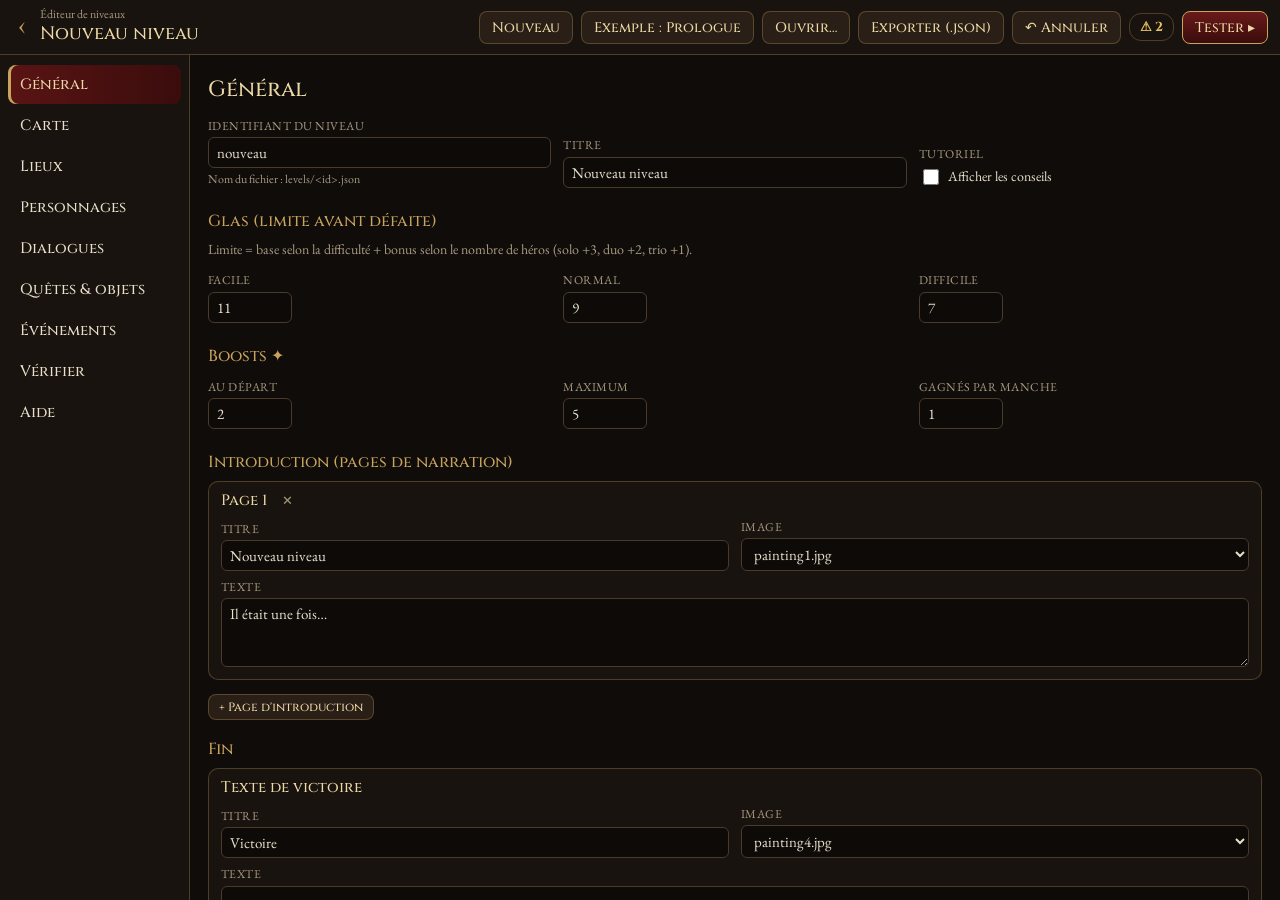
==== editor.html @ d8be097e "Éditeur de niveaux (editor.html) : carte hex, lieux, personnages, dialogues avec tests de stat, quêt" ====
<!doctype html>
<html lang="fr">
<head>
  <meta charset="utf-8">
  <meta name="viewport" content="width=device-width, initial-scale=1">
  <meta name="theme-color" content="#0b0908">
  <title>Grimoire · Éditeur de niveaux</title>
  <link rel="icon" href="assets/icons/icon-192.png">
  <link rel="stylesheet" href="css/fonts.css">
  <link rel="stylesheet" href="css/editor.css">
</head>
<body>
  <header class="top">
    <a class="home" href="index.html" title="Retour au hub">‹</a>
    <div class="ttl"><small>Éditeur de niveaux</small><b id="title"></b></div>
    <span class="saved" id="saved"></span>
    <span class="sp"></span>
    <button class="btn" id="new" type="button">Nouveau</button>
    <button class="btn" id="example" type="button">Exemple : Prologue</button>
    <button class="btn" id="open" type="button">Ouvrir…</button>
    <button class="btn" id="export" type="button">Exporter (.json)</button>
    <button class="btn" id="undo" type="button" title="Ctrl+Z">↶ Annuler</button>
    <span class="badge" id="badge"></span>
    <button class="btn accent" id="test" type="button">Tester ▸</button>
    <input type="file" id="file" accept=".json,application/json" hidden>
  </header>
  <nav id="nav"></nav>
  <main id="main"></main>
  <datalist id="dl-flags"></datalist><datalist id="dl-waves"></datalist>
  <script type="module" src="js/editor/main.js"></script>
</body>
</html>
---- css/fonts.css ----
@font-face { font-family: 'Cinzel'; font-style: normal; font-weight: 500; font-display: swap; src: url('../assets/fonts/Cinzel-500.woff2') format('woff2'); unicode-range: U+0000-00FF, U+0131, U+0152-0153, U+02BB-02BC, U+02C6, U+02DA, U+02DC, U+0304, U+0308, U+0329, U+2000-206F, U+20AC, U+2122, U+2191, U+2193, U+2212, U+2215, U+FEFF, U+FFFD; }
@font-face { font-family: 'Cinzel'; font-style: normal; font-weight: 700; font-display: swap; src: url('../assets/fonts/Cinzel-700.woff2') format('woff2'); unicode-range: U+0000-00FF, U+0131, U+0152-0153, U+02BB-02BC, U+02C6, U+02DA, U+02DC, U+0304, U+0308, U+0329, U+2000-206F, U+20AC, U+2122, U+2191, U+2193, U+2212, U+2215, U+FEFF, U+FFFD; }
@font-face { font-family: 'EB Garamond'; font-style: italic; font-weight: 400; font-display: swap; src: url('../assets/fonts/EBGaramond-400i.woff2') format('woff2'); unicode-range: U+0000-00FF, U+0131, U+0152-0153, U+02BB-02BC, U+02C6, U+02DA, U+02DC, U+0304, U+0308, U+0329, U+2000-206F, U+20AC, U+2122, U+2191, U+2193, U+2212, U+2215, U+FEFF, U+FFFD; }
@font-face { font-family: 'EB Garamond'; font-style: normal; font-weight: 400; font-display: swap; src: url('../assets/fonts/EBGaramond-400.woff2') format('woff2'); unicode-range: U+0000-00FF, U+0131, U+0152-0153, U+02BB-02BC, U+02C6, U+02DA, U+02DC, U+0304, U+0308, U+0329, U+2000-206F, U+20AC, U+2122, U+2191, U+2193, U+2212, U+2215, U+FEFF, U+FFFD; }
@font-face { font-family: 'EB Garamond'; font-style: normal; font-weight: 600; font-display: swap; src: url('../assets/fonts/EBGaramond-600.woff2') format('woff2'); unicode-range: U+0000-00FF, U+0131, U+0152-0153, U+02BB-02BC, U+02C6, U+02DA, U+02DC, U+0304, U+0308, U+0329, U+2000-206F, U+20AC, U+2122, U+2191, U+2193, U+2212, U+2215, U+FEFF, U+FFFD; }
---- css/editor.css ----
/* Éditeur de niveaux — même univers visuel que le jeu, pensé pour PC (utilisable sur tablette) */
:root { --gold: #c9a45c; --gold-hi: #ecd9a6; --text: #e9e0cc; --muted: #a89a80; --line: rgba(201,164,92,.3); --bg: #0f0c0a; --panel: #19130f; --panel2: #221a14; --red: #d0705a; --green: #8fc46a; --blue: #6fb3ff;
  --head: 'Cinzel', Georgia, serif; --body: 'EB Garamond', Georgia, serif; }
* { box-sizing: border-box; }
html, body { margin: 0; height: 100%; background: var(--bg); color: var(--text); font: 16px/1.35 var(--body); }
body { display: grid; grid-template: auto 1fr / 190px 1fr; height: 100vh; }
.top { grid-column: 1 / -1; display: flex; align-items: center; gap: 8px; padding: 8px 12px; background: var(--panel); border-bottom: 1px solid var(--line); flex-wrap: wrap; position: sticky; top: 0; z-index: 5; }
.home { font: 28px var(--head); color: var(--gold); text-decoration: none; padding: 0 6px; }
.ttl { display: flex; flex-direction: column; line-height: 1.1; } .ttl small { color: var(--muted); font-size: 12px; } .ttl b { font: 500 18px var(--head); color: var(--gold-hi); }
.saved { color: var(--muted); font-size: 12px; } .sp { flex: 1; }
#nav { display: flex; flex-direction: column; gap: 2px; padding: 10px 8px; background: var(--panel); border-right: 1px solid var(--line); overflow: auto; }
.tab { text-align: left; background: none; border: 0; color: var(--text); font: 15px var(--head); padding: 9px 12px; border-radius: 8px; cursor: pointer; }
.tab:hover { background: var(--panel2); } .tab.on { background: linear-gradient(90deg, #5a1414, #3a0c0c); color: var(--gold-hi); box-shadow: inset 3px 0 0 var(--gold); }
#main { overflow: auto; padding: 14px 18px 60px; }
h2 { font: 500 22px var(--head); color: var(--gold-hi); margin: 6px 0 10px; } h3 { font: 500 16px var(--head); color: var(--gold); margin: 18px 0 8px; }
.muted { color: var(--muted); font-size: 14px; margin: 0 0 10px; } .ok { color: var(--green); } .big { font-size: 20px; }
.btn { font: 14px var(--head); color: var(--gold-hi); background: #2a1f17; border: 1px solid var(--line); border-radius: 8px; padding: 6px 12px; cursor: pointer; }
.btn:hover { border-color: var(--gold); } .btn.accent { background: linear-gradient(180deg, #6a1a1a, #3a0c0c); border-color: var(--gold); }
.btn.ghost { background: none; } .btn.small { font-size: 12px; padding: 4px 10px; margin-top: 6px; } .btn.wide { width: 100%; }
.btn.tool.on { background: #3a2a14; border-color: var(--gold); color: #fff; }
.ib { background: none; border: 1px solid transparent; color: var(--muted); border-radius: 6px; cursor: pointer; padding: 1px 6px; font-size: 13px; }
.ib:hover { border-color: var(--line); color: var(--text); } .ib.del:hover { color: var(--red); border-color: var(--red); }
.badge { font: 600 13px var(--head); padding: 4px 10px; border-radius: 12px; border: 1px solid var(--line); }
.badge.ok { color: var(--green); } .badge.warn { color: #e8c165; } .badge.ko { color: #fff; background: #8a1c1c; border-color: #c04a3a; }
input, select, textarea { font: 15px var(--body); color: var(--text); background: #0d0a08; border: 1px solid #4a3a2a; border-radius: 6px; padding: 5px 8px; min-width: 0; }
input:focus, select:focus, textarea:focus { outline: none; border-color: var(--gold); }
input.num { width: 84px; } input[type=color] { padding: 0 2px; width: 60px; height: 32px; } textarea { width: 100%; resize: vertical; }
input[type=checkbox] { width: 16px; height: 16px; accent-color: #b8862e; }
.fld { display: flex; flex-direction: column; gap: 3px; margin: 4px 0; min-width: 0; } .fld > span { font-size: 12px; color: var(--muted); text-transform: uppercase; letter-spacing: .04em; }
.fld > small { color: var(--muted); font-size: 12px; } .fld input:not([type=checkbox]):not(.num):not([type=color]), .fld select { width: 100%; }
.chk { display: inline-flex; align-items: center; gap: 6px; font-size: 14px; cursor: pointer; }
.row { display: flex; gap: 12px; flex-wrap: wrap; align-items: flex-end; } .row > .fld { flex: 1 1 160px; }
.chips { display: flex; flex-wrap: wrap; gap: 4px 12px; }
.card { background: var(--panel); border: 1px solid var(--line); border-radius: 10px; padding: 8px 12px; margin: 8px 0; }
.card-h { display: flex; align-items: center; gap: 8px; margin-bottom: 4px; } .card-h b { font: 500 15px var(--head); color: var(--gold-hi); }
details > summary { cursor: pointer; color: var(--gold); font-size: 14px; margin: 6px 0; } details.card > summary { display: flex; align-items: center; gap: 6px; color: var(--text); }
details.card > summary b { font: 500 15px var(--head); color: var(--gold-hi); } details.card > summary .ib { margin-left: auto; }
.split { display: grid; grid-template-columns: 260px 1fr; gap: 16px; align-items: start; }
.side { position: sticky; top: 0; display: flex; flex-direction: column; gap: 3px; max-height: calc(100vh - 90px); overflow: auto; padding-right: 4px; }
.side-g { font: 12px var(--head); color: var(--gold); text-transform: uppercase; letter-spacing: .06em; margin: 10px 0 2px; }
.side-it { position: relative; display: flex; flex-direction: column; padding: 6px 30px 6px 10px; border-radius: 8px; border: 1px solid transparent; cursor: pointer; }
.side-it:hover { background: var(--panel); } .side-it.on { background: var(--panel2); border-color: var(--gold); }
.side-it b { font-weight: 600; } .side-it small { color: var(--muted); font-size: 12px; } .side-it .ib { position: absolute; right: 4px; top: 6px; opacity: 0; } .side-it:hover .ib { opacity: 1; }
.form { min-width: 0; }
.nested { border-left: 2px solid var(--line); padding: 2px 0 2px 10px; margin: 6px 0; } .nested-l { font-size: 12px; color: var(--gold); text-transform: uppercase; letter-spacing: .05em; margin: 2px 0 4px; display: flex; gap: 6px; align-items: center; }
.nested.is-test, .fx-row.is-test { border-left-color: var(--blue); } .fx-row.is-if { border-left-color: #b48ae0; }
.fx { display: flex; flex-direction: column; gap: 6px; }
.fx-row { background: rgba(255,255,255,.025); border: 1px solid #3a2d22; border-left: 3px solid var(--gold); border-radius: 8px; padding: 6px 8px; }
.fx-head { display: flex; align-items: center; gap: 4px; } .fx-head select { font-weight: 600; }
.fx-fields { display: flex; flex-wrap: wrap; gap: 4px 12px; } .fx-fields > .fld { flex: 1 1 150px; }
.fx-add select { color: var(--gold); border-style: dashed; }
.cond { display: flex; flex-wrap: wrap; gap: 4px 10px; align-items: flex-end; } .cond > .fld { flex: 1 1 140px; } .cond-row { display: flex; gap: 6px; align-items: center; }
.icsel { display: flex; gap: 6px; align-items: center; } .icprev .ic, .icprev svg { width: 22px; height: 22px; stroke: var(--gold-hi); fill: none; stroke-width: 1.8; stroke-linecap: round; stroke-linejoin: round; } .icprev .f { fill: var(--gold-hi); stroke: none; }
.node { border-left: 3px solid var(--gold); } .node.start { border-left-color: var(--green); } .node-id input { font: 600 15px var(--body); width: 130px; } .node em { color: var(--green); font-size: 12px; }
.choice-ed { border: 1px dashed #4a3a2a; border-radius: 8px; padding: 6px 10px; margin: 6px 0; }
.grid2 { display: grid; grid-template-columns: repeat(auto-fill, minmax(320px, 1fr)); gap: 8px; }
.errs .err { color: #ff9a8a; padding: 3px 0; } .warns .warn { color: #e8c165; padding: 3px 0; }
.help ol li { margin: 6px 0; } .help code { background: #000; padding: 1px 5px; border-radius: 4px; }
/* carte */
.tools { display: flex; flex-wrap: wrap; gap: 6px; margin-bottom: 8px; }
.map-wrap { overflow: auto; background: #0a0806; border: 1px solid var(--line); border-radius: 10px; padding: 6px; touch-action: none; }
.hexmap { width: 100%; height: auto; user-select: none; }
.hx polygon { stroke: #000; stroke-width: 1.5; cursor: pointer; } .hx.off polygon { stroke: #3a3026; stroke-dasharray: 3 3; } .hx.off:hover polygon { fill: rgba(201,164,92,.12); }
.hx.on:hover polygon:first-child { filter: brightness(1.25); } .hx.place polygon:first-child { stroke: var(--gold-hi); stroke-width: 2.5; } .hx.start polygon:first-child { stroke: var(--green); stroke-width: 3; }
.hx .zone { fill: url(#none); fill: rgba(60,90,200,.25); stroke: #6fb3ff; stroke-dasharray: 4 3; pointer-events: none; }
.hx text { pointer-events: none; text-anchor: middle; font-family: Georgia, serif; fill: #fff; paint-order: stroke; stroke: #000; stroke-width: 3px; }
.hx .code { font-size: 12px; font-weight: bold; } .hx .pn { font-size: 9px; fill: var(--gold-hi); } .hx .cr { font-size: 8px; fill: #c8bba0; stroke-width: 2px; } .hx .zt { font-size: 9px; fill: var(--blue); }
.hx.off .cr { fill: #5a4e40; stroke: none; }
.legend { display: flex; flex-wrap: wrap; gap: 4px 14px; font-size: 13px; color: var(--muted); margin: 8px 0; } .legend i { display: inline-block; width: 12px; height: 12px; border-radius: 3px; margin-right: 4px; vertical-align: -1px; }
@media (max-width: 900px) {
  body { grid-template: auto auto 1fr / 1fr; } #nav { flex-direction: row; overflow-x: auto; border-right: 0; border-bottom: 1px solid var(--line); }
  .tab { white-space: nowrap; } .split { grid-template-columns: 1fr; } .side { position: static; max-height: 240px; }
}
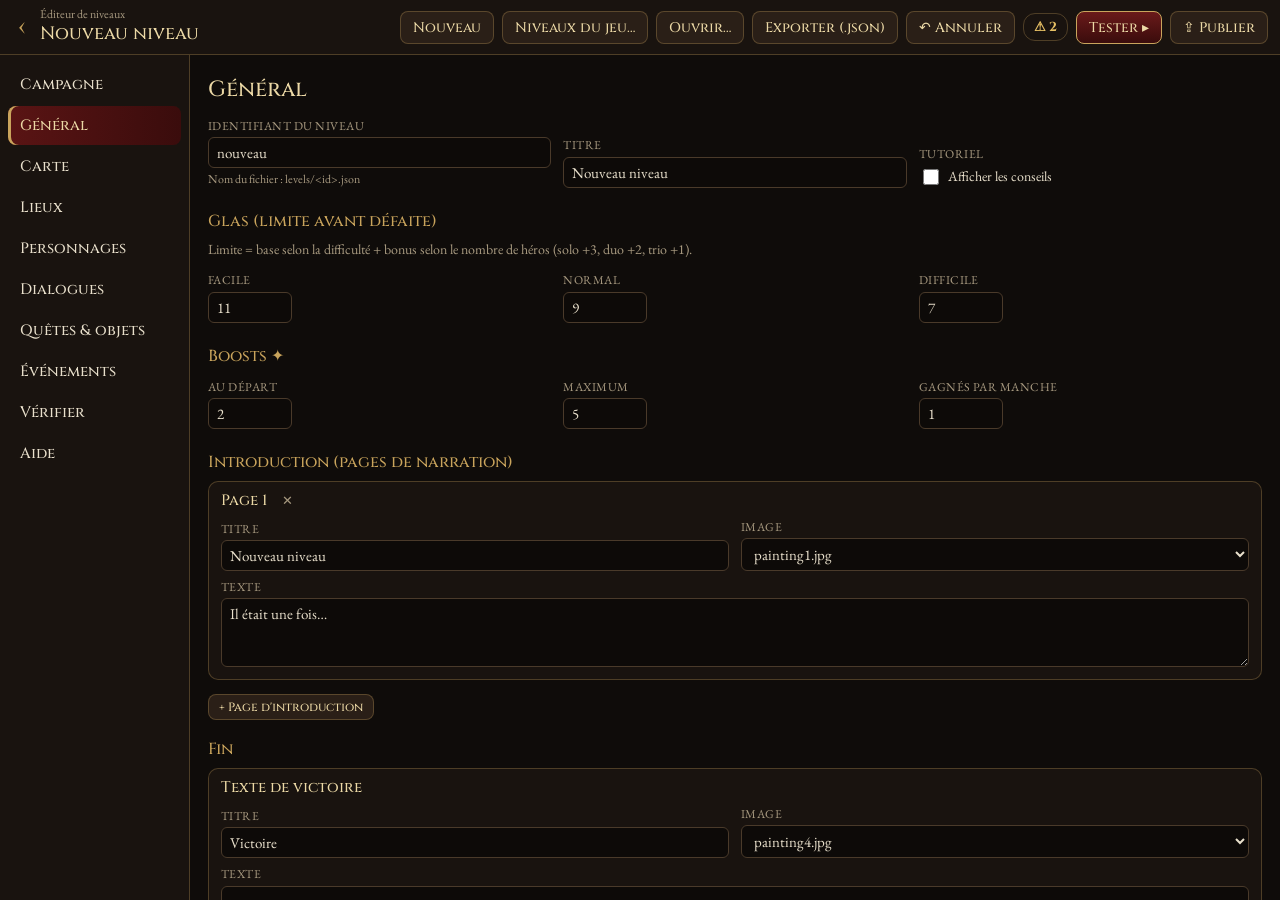
==== commit 45fb8ff9: "Éditeur → campagne : onglet Campagne (Actes, étapes, ordre, déblocage, titres, illustrations → level" ====
--- a/editor.html
+++ b/editor.html
@@ -11,17 +11,18 @@
 </head>
 <body>
   <header class="top">
-    <a class="home" href="index.html" title="Retour au hub">‹</a>
+    <a class="home" href="index.html" title="Accueil">‹</a>
     <div class="ttl"><small>Éditeur de niveaux</small><b id="title"></b></div>
     <span class="saved" id="saved"></span>
     <span class="sp"></span>
     <button class="btn" id="new" type="button">Nouveau</button>
-    <button class="btn" id="example" type="button">Exemple : Prologue</button>
+    <button class="btn" id="example" type="button" title="Ouvrir un niveau de la campagne (Prologue…)">Niveaux du jeu…</button>
     <button class="btn" id="open" type="button">Ouvrir…</button>
     <button class="btn" id="export" type="button">Exporter (.json)</button>
     <button class="btn" id="undo" type="button" title="Ctrl+Z">↶ Annuler</button>
     <span class="badge" id="badge"></span>
     <button class="btn accent" id="test" type="button">Tester ▸</button>
+    <button class="btn" id="publish" type="button" title="Envoyer le niveau et la campagne sur GitHub">⇪ Publier</button>
     <input type="file" id="file" accept=".json,application/json" hidden>
   </header>
   <nav id="nav"></nav>
--- a/css/editor.css
+++ b/css/editor.css
@@ -71,3 +71,93 @@
   body { grid-template: auto auto 1fr / 1fr; } #nav { flex-direction: row; overflow-x: auto; border-right: 0; border-bottom: 1px solid var(--line); }
   .tab { white-space: nowrap; } .split { grid-template-columns: 1fr; } .side { position: static; max-height: 240px; }
 }
+.tests2 { display: grid; grid-template-columns: 1fr 1fr; gap: 10px; margin: 6px 0; }
+.tests2 > div { border: 1px solid #3a2d22; border-radius: 8px; padding: 6px 8px; } .ok-side { border-left: 3px solid var(--green) !important; } .ko-side { border-left: 3px solid var(--red) !important; }
+.ok-side .nested-l { color: var(--green); } .ko-side .nested-l { color: var(--red); }
+@media (max-width: 1100px) { .tests2 { grid-template-columns: 1fr; } }
+.opt-ed { border: 1px dashed #4a3a2a; border-radius: 8px; padding: 6px 10px; margin: 6px 0; }
+optgroup { color: var(--gold); font-style: normal; } option { color: var(--text); }
+.stat-badge { display: inline-block; vertical-align: middle; } .fld > span .stat-badge { margin-left: 4px; vertical-align: -4px; }
+.sc-combat { --sc: #d23b2a; } .sc-force { --sc: #e8781e; } .sc-agilite { --sc: #2fae5e; } .sc-intelligence { --sc: #2f86e0; } .sc-volonte { --sc: #9a4fd0; }
+.stat-chip { display: inline-flex; align-items: center; gap: 4px; padding: 1px 8px 1px 1px; border-radius: 12px; border: 1px solid var(--sc); background: color-mix(in srgb, var(--sc) 18%, transparent); font-weight: 600; }
+.stat-legend { display: flex; flex-direction: column; gap: 6px; margin: 8px 0; }
+/* Dialogues en arbre */
+.tree-help { background: rgba(201,164,92,.06); border: 1px solid var(--line); border-radius: 8px; padding: 6px 10px; }
+.tree-node { background: var(--panel); border: 1px solid #3a2d22; border-left: 4px solid #b98a3a; border-radius: 10px; padding: 8px 10px; margin: 6px 0; transition: box-shadow .3s; }
+.tree-node.k-narr { border-left-color: #8a7a5a; background: #1d1810; } .tree-node.k-narr textarea { font-style: italic; }
+.tree-node.k-hero { border-left-color: var(--blue); } .tree-node.start { box-shadow: inset 0 0 0 1px rgba(143,196,106,.4); }
+.tree-node.flash { box-shadow: 0 0 0 3px var(--gold); }
+.tn-h { display: flex; align-items: center; gap: 6px; margin-bottom: 4px; } .tn-h select { font-weight: 600; max-width: 260px; }
+.tn-start { color: var(--green); font-size: 12px; } .tn-id { color: #6a5a48; font-size: 11px; }
+.tn-mode { display: flex; gap: 4px; margin: 6px 0 2px; } .tn-mode .btn { margin: 0; } .tn-mode .btn.on { background: #3a2a14; border-color: var(--gold); color: #fff; }
+.tn-more > summary, .tc-more > summary { font-size: 12px; }
+.tree-children { margin-left: 18px; padding-left: 12px; border-left: 2px dashed #3a2d22; }
+.tree-choices { display: flex; flex-direction: column; gap: 6px; margin-top: 6px; }
+.tree-choice { background: rgba(90,20,20,.22); border: 1px solid #4a2a22; border-radius: 8px; padding: 6px 8px; }
+.tree-choice.has-test { border-color: rgba(111,179,255,.45); }
+.tc-h { display: flex; align-items: center; gap: 6px; } .tc-txt { flex: 1; } .tc-txt input { width: 100%; font-weight: 600; }
+.tc-n { font: 600 12px var(--head); color: var(--gold); border: 1px solid var(--line); border-radius: 50%; width: 22px; height: 22px; display: inline-flex; align-items: center; justify-content: center; flex: none; }
+.tc-badge { display: inline-flex; } .tc-dice.on { border-color: var(--blue); color: #cfe6ff; }
+.tb { margin-top: 4px; } .tb-h { display: flex; align-items: center; gap: 8px; } .tb-h select { max-width: 420px; color: var(--muted); font-size: 13px; }
+.tb-t { font-size: 12px; color: var(--gold); text-transform: uppercase; letter-spacing: .04em; white-space: nowrap; }
+.tb.ok .tb-t { color: var(--green); } .tb.ko .tb-t { color: var(--red); }
+.tree-link { margin: 4px 0 2px 18px; color: var(--muted); font-size: 13px; cursor: pointer; } .tree-link span { text-decoration: underline dotted; } .tree-link:hover { color: var(--gold-hi); }
+.btn.reply { margin: 4px 0 0 18px; border-style: dashed; }
+.tree-test { margin-top: 6px; padding: 6px 8px; border: 1px solid rgba(111,179,255,.3); border-radius: 8px; background: rgba(47,134,224,.05); }
+.tb-ok, .tb-ko { margin: 6px 0; padding-left: 8px; } .tb-ok { border-left: 3px solid var(--green); } .tb-ko { border-left: 3px solid var(--red); }
+/* Arbre de dialogue : lisibilité */
+.tree-bar { display: flex; flex-wrap: wrap; gap: 8px; align-items: center; margin: 10px 0 4px; }
+.tree-legend { display: inline-flex; gap: 4px 10px; align-items: center; font-size: 12px; color: var(--muted); margin-left: auto; }
+.tree-legend i { display: inline-block; width: 12px; height: 12px; border-radius: 3px; margin-right: 3px; vertical-align: -1px; }
+.lg-npc { background: #c9a45c; } .lg-hero { background: #3f8fe0; } .lg-narr { background: #8a7a5a; } .lg-test { background: #2f86e0; border-radius: 50% !important; }
+.tree-node { border-left: 5px solid var(--spk, #b98a3a) !important; }
+.tn-h { gap: 8px; } .tn-fold { background: none; border: 0; color: var(--gold); font-size: 16px; cursor: pointer; width: 20px; padding: 0; }
+.tn-av { width: 28px; height: 28px; border-radius: 50%; display: inline-flex; align-items: center; justify-content: center; background: var(--spk); color: #120c08; font: 700 15px var(--head); flex: none; box-shadow: 0 0 0 2px rgba(0,0,0,.4); }
+.k-narr .tn-av { background: #3a3024; color: inherit; font-size: 14px; }
+.tn-name { font: 600 16px var(--head); color: var(--spk); letter-spacing: .03em; } .k-narr .tn-name { color: #b8a888; font-style: italic; }
+.tn-who { display: inline-flex; align-items: center; gap: 2px; opacity: .55; } .tn-who:hover { opacity: 1; } .tn-who select { max-width: 150px; font-size: 12px; padding: 2px 4px; }
+textarea.md { width: 100%; resize: none; overflow: hidden; line-height: 1.4; font-size: 16px; min-height: 34px; }
+.k-narr textarea.md { font-style: italic; color: #d8ccb0; }
+.tn-preview { color: var(--muted); font-style: italic; padding: 2px 0 2px 30px; cursor: pointer; } .tn-preview small { color: var(--gold); font-style: normal; }
+.tree-node.collapsed { padding-bottom: 4px; }
+.tn-meta, .tc-meta { display: flex; flex-wrap: wrap; gap: 4px; align-items: center; margin: 4px 0; } .tn-meta:empty { display: none; }
+.chips-fx { display: inline-flex; flex-wrap: wrap; gap: 4px; } .fx-chip { font-size: 12px; padding: 1px 8px; border-radius: 10px; background: #2a2016; border: 1px solid #4a3a28; color: #e8d8b8; white-space: nowrap; }
+.cond-chip { font-size: 12px; padding: 1px 8px; border-radius: 10px; background: rgba(180,138,224,.12); border: 1px solid rgba(180,138,224,.4); color: #d8c0f0; }
+.test-sum { display: inline-flex; align-items: center; gap: 2px; font-size: 13px; font-weight: 600; padding: 1px 8px 1px 2px; border-radius: 12px; background: rgba(47,134,224,.15); border: 1px solid rgba(111,179,255,.45); color: #cfe6ff; }
+.tn-mode { align-items: center; } .tn-mode-l { font-size: 12px; color: var(--muted); text-transform: uppercase; letter-spacing: .04em; margin-right: 2px; }
+.tc-h { align-items: flex-start; flex-wrap: wrap; } .tc-h .tc-n, .tc-h .tc-badge, .tc-hero { margin-top: 5px; }
+.tc-hero { font-size: 12px; color: #9fc8ff; white-space: nowrap; } .tc-txt { flex: 1 1 320px; } .tc-txt textarea.md { font-weight: 600; font-size: 15px; }
+.tc-tools { display: flex; gap: 4px; align-items: center; } .tc-tools select { font-size: 12px; }
+.tree-choice { border-left: 3px solid #3f8fe0; }
+.tb-ok > details > summary, .tb-ko > details > summary { display: flex; align-items: center; gap: 6px; flex-wrap: wrap; } .tb-ok i, .tb-ko i { color: var(--muted); font-size: 12px; }
+/* aperçu jouable */
+.pv-ov { position: fixed; inset: 0; background: rgba(0,0,0,.6); display: flex; align-items: center; justify-content: center; z-index: 50; }
+.pv { width: min(760px, 94vw); height: min(80vh, 760px); display: flex; flex-direction: column; background: #16110d; border: 1px solid var(--gold); border-radius: 14px; overflow: hidden; }
+.pv-h { display: flex; align-items: center; gap: 8px; padding: 10px 14px; border-bottom: 1px solid var(--line); } .pv-h small { color: var(--muted); }
+.pv-log { flex: 1; overflow: auto; padding: 12px 16px; display: flex; flex-direction: column; gap: 8px; }
+.pv-line { line-height: 1.4; } .pv-line b { color: var(--gold-hi); font-family: var(--head); font-weight: 500; } .pv-line.narr { font-style: italic; color: #cdbf9f; } .pv-line.hero { color: #bcd8ff; text-align: right; }
+.pv-fx { padding-left: 12px; } .pv-ok { color: var(--green); font-weight: 600; } .pv-ko { color: var(--red); font-weight: 600; } .pv-end { color: var(--muted); text-align: center; margin-top: 8px; }
+.pv-act { border-top: 1px solid var(--line); padding: 10px 14px; display: flex; flex-direction: column; gap: 6px; max-height: 45%; overflow: auto; }
+.pv-choice { display: flex; gap: 8px; align-items: center; text-align: left; font: 15px var(--body); color: var(--text); background: rgba(90,20,20,.35); border: 1px solid var(--line); border-radius: 8px; padding: 7px 10px; cursor: pointer; }
+.pv-choice:hover { border-color: var(--gold); } .pv-choice i { font-style: normal; color: var(--gold); border: 1px solid var(--line); border-radius: 50%; width: 22px; height: 22px; display: inline-flex; align-items: center; justify-content: center; font-size: 12px; flex: none; } .pv-choice small { color: var(--muted); }
+.pv-test { display: flex; align-items: center; gap: 4px; color: #cfe6ff; } .btn.ok { border-color: var(--green); } .btn.ko { border-color: var(--red); }
+.cardrow { display: flex; gap: 12px; align-items: flex-start; margin-top: 6px; } .cardrow > div:last-child { flex: 1; min-width: 0; }
+.cardprev svg { display: block; filter: drop-shadow(0 4px 10px rgba(0,0,0,.5)); }
+/* Campagne */
+.act-card { border-color: var(--gold); }
+.steps-ed { display: flex; flex-direction: column; gap: 6px; margin: 6px 0 0 14px; border-left: 2px solid var(--line); padding-left: 10px; }
+.step-ed { background: rgba(255,255,255,.03); border: 1px solid var(--line); border-radius: 8px; padding: 6px 10px; } .step-ed.current { border-color: #6fb3ff; }
+.imgfld { display: flex; gap: 6px; align-items: center; } .imgfld input { flex: 1; min-width: 0; }
+.imgprev { flex: none; width: 34px; height: 34px; border-radius: 6px; background: #2a1f17 center/cover; border: 1px solid var(--line); }
+.card-h .sp { flex: 1; }
+/* Fenêtre (publication) */
+.modal { position: fixed; inset: 0; z-index: 50; display: none; align-items: center; justify-content: center; background: rgba(0,0,0,.6); padding: 10px; }
+.modal.open { display: flex; }
+.modal-card { width: min(680px, 96vw); max-height: 92vh; overflow: auto; background: #16110d; border: 1px solid var(--gold); border-radius: 14px; padding: 14px 20px; }
+.modal-card h2 { margin: 0 0 6px; font: 500 20px var(--head); color: var(--gold-hi); }
+.modal-btns { display: flex; justify-content: flex-end; gap: 8px; margin-top: 10px; }
+.gh-files { display: flex; flex-direction: column; gap: 4px; margin: 8px 0; }
+.gh-help { font-size: 14px; line-height: 1.4; padding-left: 20px; } .gh-help code { color: #9ccbff; }
+.gh-status { background: rgba(255,255,255,.04); border-radius: 8px; padding: 6px 10px; font-size: 14px; } .gh-status a { color: #9ccbff; }
+.btn[disabled] { opacity: .45; cursor: not-allowed; }
+.warn { color: #e8c165; } p.warn, p.ok { margin: 4px 0; }
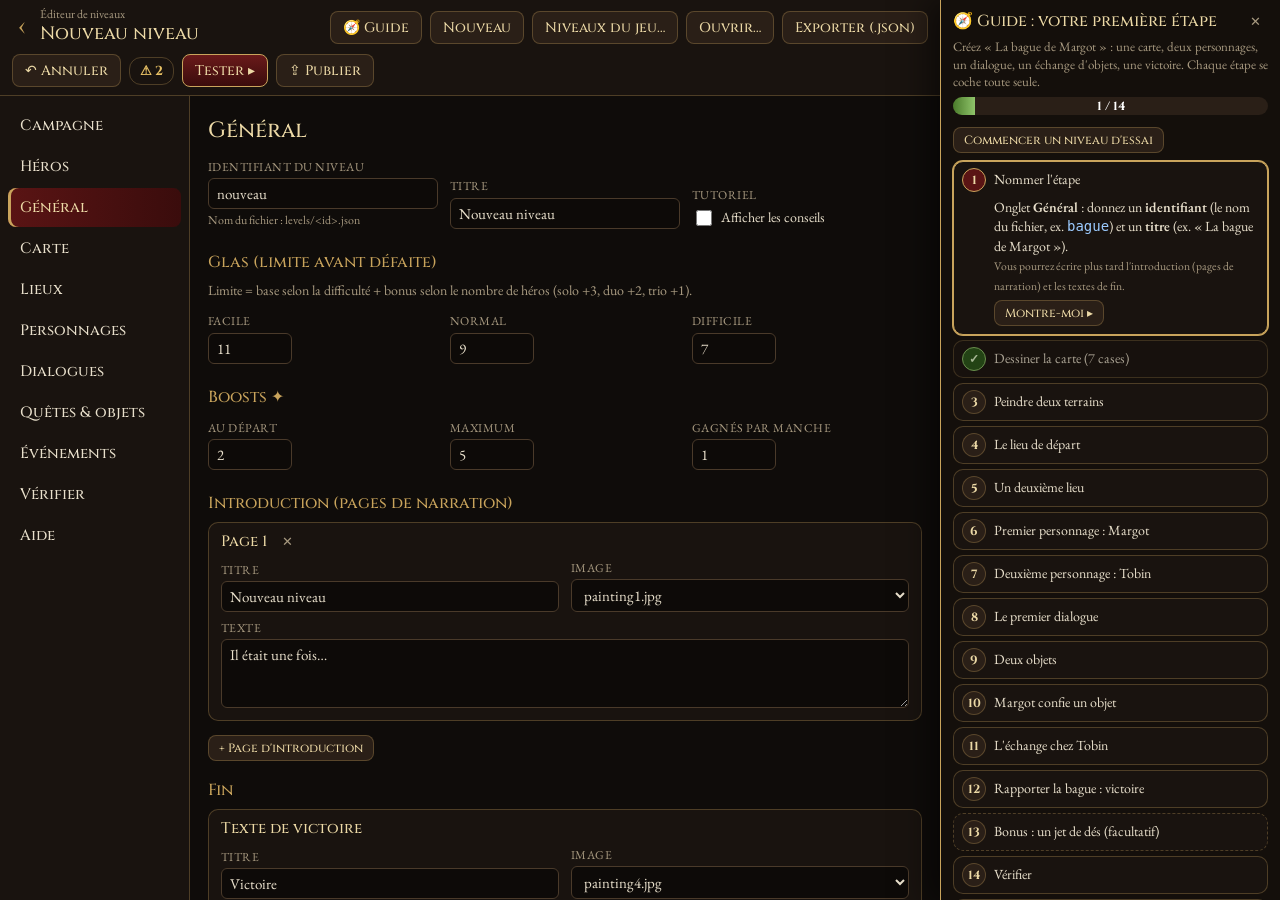
==== commit 092116ab: "Éditeur : guide pas à pas « La bague de Margot » (carte, lieux, 2 PNJ, dialogue, échange d'objets, v" ====
--- a/editor.html
+++ b/editor.html
@@ -15,6 +15,7 @@
     <div class="ttl"><small>Éditeur de niveaux</small><b id="title"></b></div>
     <span class="saved" id="saved"></span>
     <span class="sp"></span>
+    <button class="btn" id="guide" type="button" title="Guide pas à pas : créer sa première étape">🧭 Guide</button>
     <button class="btn" id="new" type="button">Nouveau</button>
     <button class="btn" id="example" type="button" title="Ouvrir un niveau de la campagne (Prologue…)">Niveaux du jeu…</button>
     <button class="btn" id="open" type="button">Ouvrir…</button>
--- a/css/editor.css
+++ b/css/editor.css
@@ -161,3 +161,33 @@
 .gh-status { background: rgba(255,255,255,.04); border-radius: 8px; padding: 6px 10px; font-size: 14px; } .gh-status a { color: #9ccbff; }
 .btn[disabled] { opacity: .45; cursor: not-allowed; }
 .warn { color: #e8c165; } p.warn, p.ok { margin: 4px 0; }
+/* Héros */
+.hero-ed { display: grid; grid-template-columns: minmax(0, 1fr) 230px; gap: 16px; align-items: start; }
+.hero-ed h3 { margin: 12px 0 4px; }
+.hero-prev { position: sticky; top: 70px; display: flex; flex-direction: column; align-items: center; gap: 4px; text-align: center; background: var(--panel); border: 1px solid var(--line); border-radius: 12px; padding: 12px; }
+.hp-port { width: 86px; height: 86px; border-radius: 50%; overflow: hidden; border: 3px solid var(--c); background: #120d0a; } .hp-port svg, .hp-port img { width: 100%; height: 100%; }
+.hero-prev b { font: 500 18px var(--head); } .hero-prev small { color: var(--muted); }
+.hp-line { font-size: 13px; color: var(--text); } .hp-chips { display: flex; flex-wrap: wrap; gap: 3px; justify-content: center; }
+.hp-talent { font-size: 13px; font-style: italic; color: var(--muted); margin: 4px 0 0; }
+.stat-chip { display: inline-flex; align-items: center; gap: 3px; padding: 1px 6px 1px 1px; border-radius: 12px; border: 1px solid var(--line); font-size: 11px; } .stat-chip em { font-style: normal; }
+@media (max-width: 900px) { .hero-ed { grid-template-columns: 1fr; } .hero-prev { position: static; } }
+.hp-chips .stat-chip b { display: none; } .hp-chips .stat-chip em { font: 600 12px var(--head); color: #fff; }
+/* Guide pas à pas */
+.guide { position: fixed; top: 0; right: 0; bottom: 0; width: 340px; z-index: 6; overflow: auto; background: #140f0b; border-left: 1px solid var(--gold); padding: 10px 12px 20px; box-shadow: -10px 0 30px rgba(0,0,0,.5); }
+body.with-guide { padding-right: 340px; }
+.g-head { display: flex; align-items: center; gap: 8px; } .g-head b { flex: 1; font: 500 16px var(--head); color: var(--gold-hi); }
+.g-intro { font-size: 13px; color: var(--muted); margin: 6px 0; }
+.g-bar { position: relative; height: 18px; border-radius: 9px; background: #2a1f17; overflow: hidden; margin: 6px 0; }
+.g-bar i { position: absolute; inset: 0 auto 0 0; background: linear-gradient(90deg, #4a7a2a, #8fc46a); transition: width .4s; }
+.g-bar span { position: relative; display: block; text-align: center; font: 600 12px var(--head); line-height: 18px; color: #fff; }
+.g-row { display: flex; gap: 8px; align-items: center; flex-wrap: wrap; margin-bottom: 8px; }
+.g-step { border: 1px solid var(--line); border-radius: 10px; margin: 5px 0; background: var(--panel); }
+.g-step.cur { border-color: var(--gold); box-shadow: 0 0 0 1px var(--gold); } .g-step.done { opacity: .7; } .g-step.opt { border-style: dashed; }
+.g-t { display: flex; gap: 8px; align-items: center; padding: 6px 8px; cursor: pointer; font-size: 14px; }
+.g-t em { flex: none; width: 24px; height: 24px; border-radius: 50%; display: flex; align-items: center; justify-content: center; font: 600 12px var(--head); font-style: normal; background: #2a1f17; border: 1px solid var(--line); color: var(--gold-hi); }
+.g-step.done .g-t em { background: #2a5a1a; border-color: var(--green); color: #e6ffd0; } .g-step.cur .g-t em { background: #5a1414; border-color: var(--gold); }
+.g-body { padding: 0 10px 4px 40px; font-size: 14px; line-height: 1.4; } .g-body ol { padding-left: 18px; margin: 4px 0; } .g-body small { color: var(--muted); } .g-body code { color: #9ccbff; }
+.g-step.open > .btn { margin: 0 0 8px 40px; }
+.guide-flash { animation: gflash 2.4s ease-out; border-radius: 8px; }
+@keyframes gflash { 0%, 40%, 80% { box-shadow: 0 0 0 3px #ffd27a, 0 0 22px #ffd27a; } 20%, 60%, 100% { box-shadow: 0 0 0 0 transparent; } }
+@media (max-width: 900px) { .guide { top: auto; left: 0; width: auto; height: 46vh; border-left: 0; border-top: 1px solid var(--gold); } body.with-guide { padding-right: 0; padding-bottom: 46vh; } }
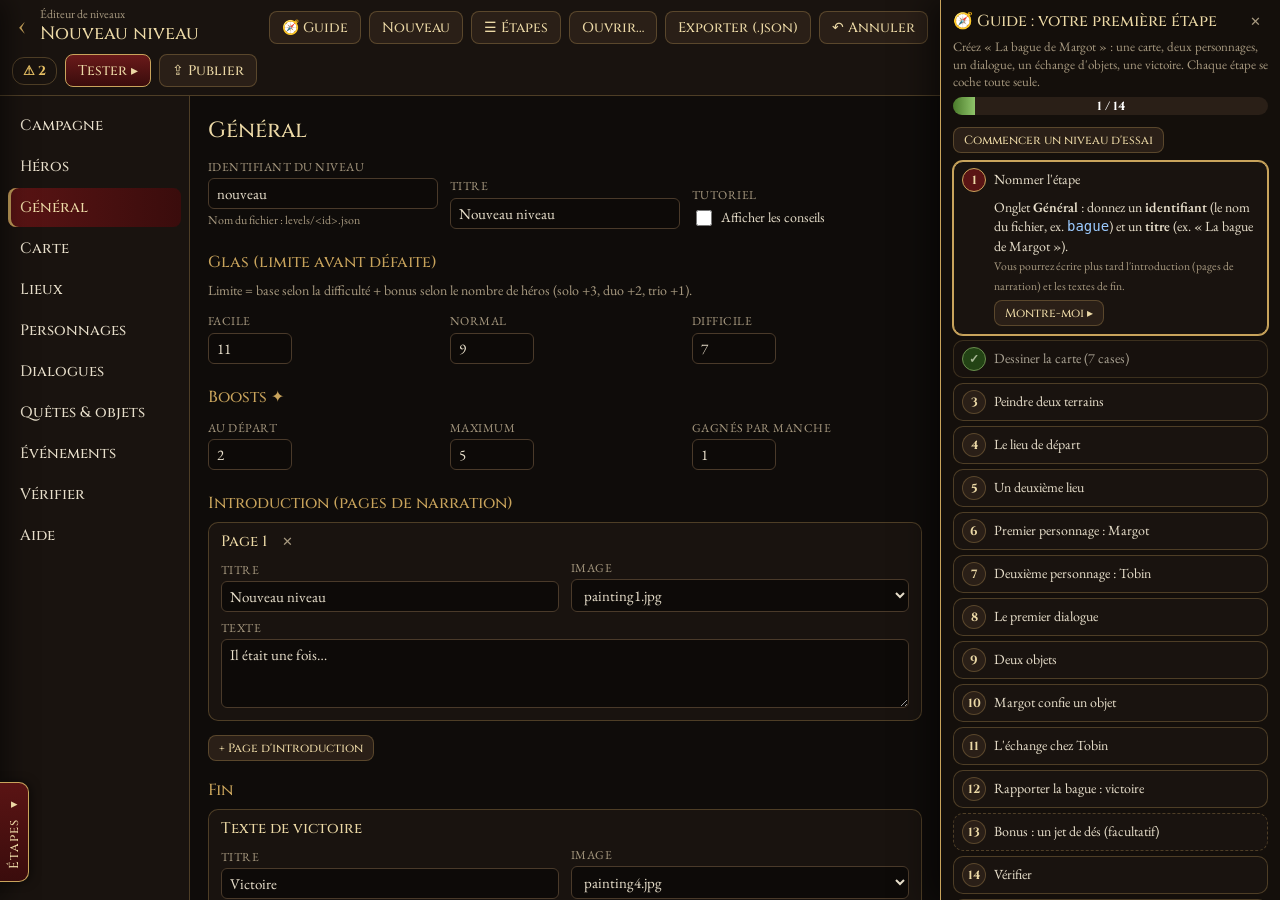
==== commit 27fb259d: "Éditeur : panneau « Étapes » à gauche (flèche) — étapes par acte en dossiers Idée / En cours / À tes" ====
--- a/editor.html
+++ b/editor.html
@@ -17,7 +17,7 @@
     <span class="sp"></span>
     <button class="btn" id="guide" type="button" title="Guide pas à pas : créer sa première étape">🧭 Guide</button>
     <button class="btn" id="new" type="button">Nouveau</button>
-    <button class="btn" id="example" type="button" title="Ouvrir un niveau de la campagne (Prologue…)">Niveaux du jeu…</button>
+    <button class="btn" id="example" type="button" title="Étapes de la campagne (Prologue…) : choisir le niveau à éditer">☰ Étapes</button>
     <button class="btn" id="open" type="button">Ouvrir…</button>
     <button class="btn" id="export" type="button">Exporter (.json)</button>
     <button class="btn" id="undo" type="button" title="Ctrl+Z">↶ Annuler</button>
--- a/css/editor.css
+++ b/css/editor.css
@@ -191,3 +191,52 @@
 .guide-flash { animation: gflash 2.4s ease-out; border-radius: 8px; }
 @keyframes gflash { 0%, 40%, 80% { box-shadow: 0 0 0 3px #ffd27a, 0 0 22px #ffd27a; } 20%, 60%, 100% { box-shadow: 0 0 0 0 transparent; } }
 @media (max-width: 900px) { .guide { top: auto; left: 0; width: auto; height: 46vh; border-left: 0; border-top: 1px solid var(--gold); } body.with-guide { padding-right: 0; padding-bottom: 46vh; } }
+
+/* Panneau « Étapes » (à gauche) */
+.ldrawer { position: fixed; top: 0; left: 0; bottom: 0; width: 320px; z-index: 30; background: var(--panel); border-right: 1px solid var(--gold); box-shadow: 6px 0 24px rgba(0,0,0,.5); overflow-y: auto; padding: 10px 10px 40px; transform: translateX(-100%); transition: transform .25s ease; }
+body.ldrawer-open .ldrawer { transform: none; }
+body.ldrawer-open { padding-left: 320px; }
+.ldrawer-tab { position: fixed; left: 0; bottom: 18px; z-index: 31; display: flex; flex-direction: column; align-items: center; gap: 6px; padding: 12px 5px; background: linear-gradient(180deg, #5a1414, #3a0c0c); color: var(--gold-hi); border: 1px solid var(--gold); border-left: none; border-radius: 0 10px 10px 0; cursor: pointer; font: 13px var(--head); box-shadow: 2px 0 10px rgba(0,0,0,.5); transition: left .25s ease; }
+.ldrawer-tab b { writing-mode: vertical-rl; transform: rotate(180deg); font-weight: 500; letter-spacing: .08em; }
+body.ldrawer-open .ldrawer-tab { display: none; }
+.ld-head { display: flex; align-items: center; justify-content: space-between; } .ld-head b { font: 500 17px var(--head); color: var(--gold-hi); }
+.ld-help { font-size: 12px; margin: 4px 0 8px; }
+.ld-act { margin: 10px 0 4px; }
+.ld-act-h { display: flex; flex-direction: column; border-bottom: 1px solid var(--line); padding-bottom: 3px; margin-bottom: 4px; }
+.ld-act-h small { font: 11px var(--head); color: var(--gold); text-transform: uppercase; letter-spacing: .08em; } .ld-act-h b { font: 500 14px var(--head); color: var(--gold-hi); }
+.ld-empty { font-size: 12px; margin: 4px 0; }
+.ld-step { display: flex; align-items: center; gap: 4px; margin: 2px 0; border: 1px solid transparent; border-radius: 8px; }
+.ld-step.on { background: var(--panel2); border-color: var(--gold); }
+.ld-step-b { flex: 1; min-width: 0; display: flex; flex-wrap: wrap; align-items: baseline; gap: 2px 6px; text-align: left; background: none; border: none; color: var(--text); padding: 6px 8px; cursor: pointer; font: inherit; border-radius: 8px; }
+.ld-step-b:hover { background: rgba(255,255,255,.04); }
+.ld-step-b small { font: 11px var(--head); color: var(--gold); min-width: 56px; } .ld-step-b b { font-weight: 500; }
+.ld-step.soon .ld-step-b { opacity: .65; } .ld-step.soon .ld-step-b:hover { opacity: 1; }
+.ld-tag { font-size: 11px; color: var(--muted); border: 1px solid var(--line); border-radius: 8px; padding: 0 6px; }
+.ld-st { font-style: normal; font-size: 11px; border-radius: 8px; padding: 0 6px; margin-left: auto; }
+.ld-st.cur { background: #3a2a14; color: var(--gold-hi); border: 1px solid var(--gold); }
+.ld-st.mod { background: rgba(232,146,58,.18); color: #f0b070; border: 1px solid #b06a2a; }
+.ld-st.soon { color: var(--muted); border: 1px dashed var(--line); }
+.ls-struct { margin: 2px 0 8px 10px; padding: 6px 0 6px 8px; border-left: 2px solid var(--gold); }
+.ls-chips { display: flex; flex-wrap: wrap; gap: 4px; margin-bottom: 6px; }
+.ls-chip { font: 12px var(--body); color: var(--gold-hi); background: #2a1f17; border: 1px solid var(--line); border-radius: 10px; padding: 1px 8px; cursor: pointer; } .ls-chip:hover { border-color: var(--gold); } .ls-chip small { color: var(--muted); }
+.ls-places { display: flex; flex-direction: column; gap: 2px; }
+.ls-place { display: flex; flex-wrap: wrap; align-items: baseline; gap: 3px 5px; text-align: left; background: none; border: none; border-radius: 6px; padding: 3px 6px; color: var(--text); cursor: pointer; font: 13px var(--body); }
+.ls-place:hover { background: rgba(255,255,255,.05); } .ls-place b { font-weight: 500; color: var(--gold-hi); } .ls-act { color: var(--muted); font-size: 11px; }
+.ls-who { font-size: 11px; border-radius: 8px; padding: 0 6px; cursor: pointer; } .ls-who.npc { background: rgba(201,164,92,.15); color: var(--gold-hi); } .ls-who.foe { background: rgba(208,112,90,.18); color: #f0a090; }
+.ls-who:hover { outline: 1px solid currentColor; }
+@media (max-width: 900px) { body.ldrawer-open { padding-left: 0; } .ldrawer { width: min(320px, 86vw); } }
+.ld-fold { display: flex; align-items: center; gap: 6px; width: 100%; margin: 4px 0 1px; padding: 3px 6px; background: none; border: 1px dashed transparent; border-radius: 6px; color: var(--muted); cursor: pointer; font: 12px var(--head); text-transform: uppercase; letter-spacing: .06em; text-align: left; }
+.ld-fold:hover { color: var(--gold-hi); } .ld-fold b { font-weight: 500; } .ld-fold em { font-style: normal; margin-left: auto; font: 11px var(--body); background: #2a1f17; border-radius: 8px; padding: 0 6px; }
+.ld-fold.st-idea b { color: #a89a80; } .ld-fold.st-wip b { color: #f0b070; } .ld-fold.st-test b { color: #9ccbff; } .ld-fold.st-live b { color: #8fc46a; }
+.ld-fold-b { margin-left: 8px; padding-left: 4px; border-left: 1px solid var(--line); min-height: 4px; border-radius: 4px; }
+.ld-fold-b.empty { min-height: 10px; }
+.ld-fold.drop, .ld-fold-b.drop { border: 1px dashed var(--gold); background: rgba(201,164,92,.1); }
+.ld-step.drop { box-shadow: inset 0 2px 0 var(--gold); }
+.ld-step.dragging { opacity: .4; }
+.ld-grip { cursor: grab; color: var(--muted); font-size: 11px; padding-left: 2px; letter-spacing: -2px; user-select: none; }
+.ld-menu { position: fixed; z-index: 50; min-width: 220px; max-width: 280px; background: var(--panel2); border: 1px solid var(--gold); border-radius: 10px; padding: 6px; box-shadow: 0 10px 30px rgba(0,0,0,.6); display: flex; flex-direction: column; }
+.ld-menu small { font: 11px var(--head); color: var(--gold); text-transform: uppercase; letter-spacing: .06em; padding: 4px 8px 2px; }
+.ld-menu button { text-align: left; background: none; border: none; color: var(--text); padding: 5px 8px; border-radius: 6px; cursor: pointer; font: 14px var(--body); }
+.ld-menu button:hover:not([disabled]) { background: #3a2a14; } .ld-menu button.on { color: var(--gold-hi); } .ld-menu button[disabled] { opacity: .4; cursor: default; }
+.ld-menu hr { border: none; border-top: 1px solid var(--line); margin: 4px 0; }
+.ld-fold-b.empty { border-left-color: transparent; }
